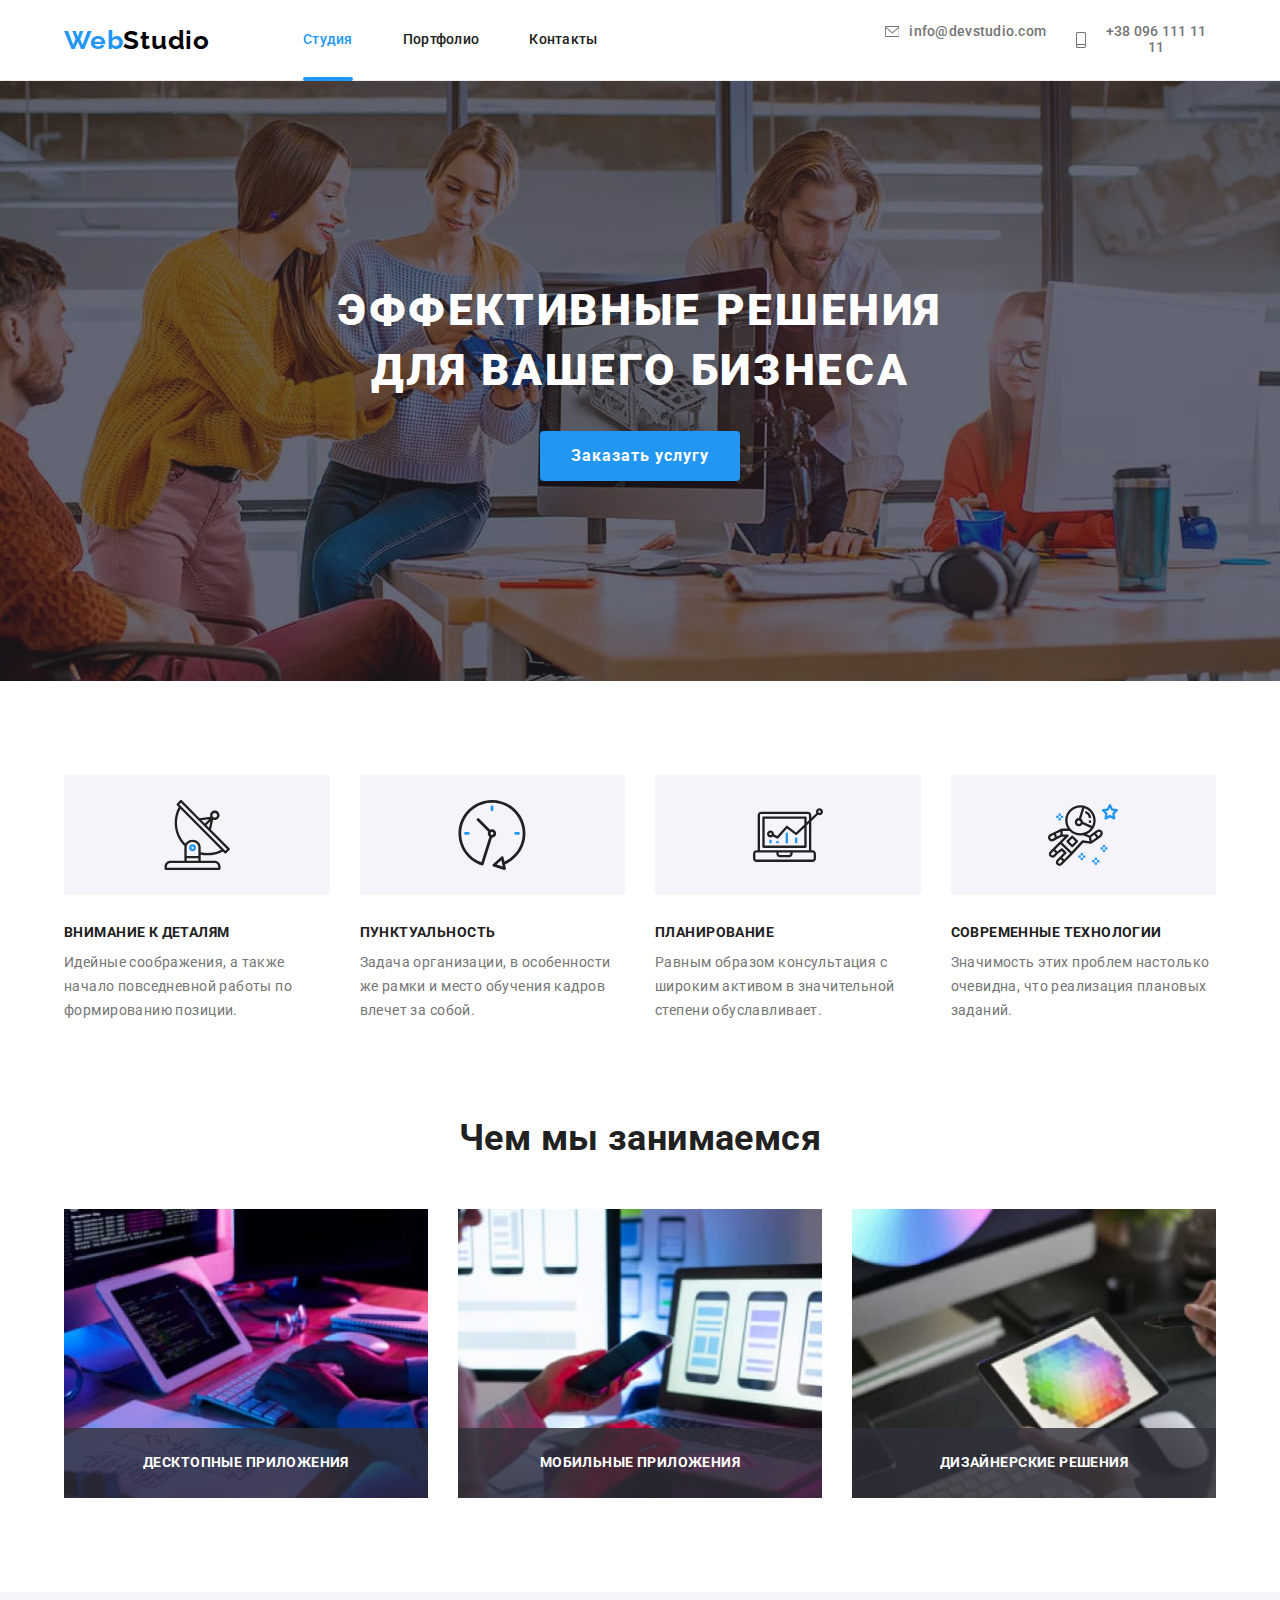
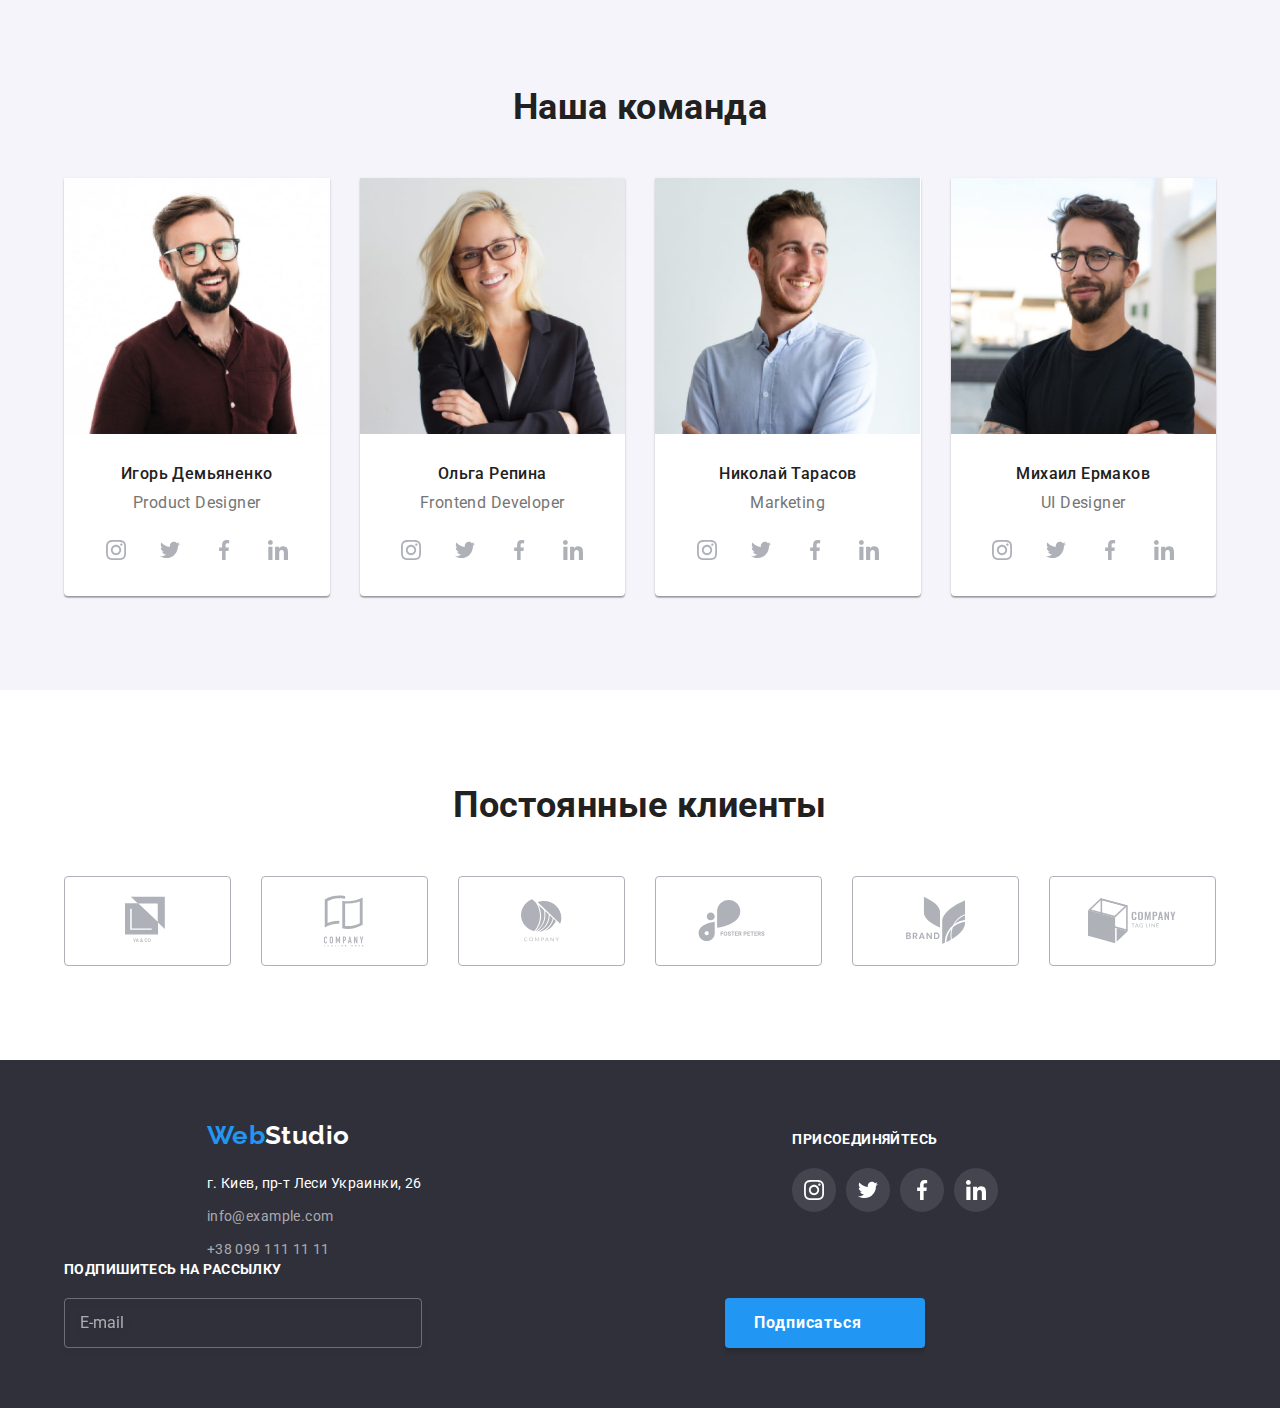
==== index.html @ cc3af953 "checking bugs" ====
<!DOCTYPE html>
<html lang="en">
    <head>
        <meta charset="UTF-8" />
        <meta name="viewport" content="width=device-width, initial-scale=1.0" />
        <title>Студия</title>
        <link
            href="https://fonts.googleapis.com/css2?family=Raleway:wght@700&family=Roboto:wght@400;500;700;900&display=swap" 
            rel="stylesheet"
        />
        <link rel="stylesheet" href="./css/main.min.css"/>
    </head>
    <body>
        <!--Header-->
        <header class="header">
            <div class="container flex flex--header">
                <a class="link logo logo--black" href="./index.html">
                    <span class="logo--accent">Web</span>Studio
                </a>
                <div class="menu-container" id="menu-container" data-menu>
                    <nav>
                        <ul class="list header-nav">
                            <li class="header-nav__item">
                                <a class="link header-nav__link header-nav__link--accent" href="./index.html">Студия</a>
                            </li>
                            <li class="header-nav__item">
                                <a class="link header-nav__link" href="./portfolio.html">Портфолио</a>
                            </li>
                            <li class="header-nav__item">
                                <a class="link header-nav__link" href="#">Контакты</a>
                            </li>
                        </ul>
                    </nav>
                    <ul class="list header-contacts">
                        <li class="header-contacts__item">
                            <a class="link header-contacts__link" href="mailto:info@devstudio.com">
                                <svg class="header-contacts__icon" width="16" height="12">
                                    <use href="./images/svg/sprite.svg#icon-envelope">
                                    </use>
                                </svg>
                                info@devstudio.com
                            </a>
                        </li>
                        <li class="header-contacts__item">
                            <a class="link header-contacts__link" href="tel:+380961111111">
                                <svg class="header-contacts__icon" width="10" height="16">
                                    <use href="./images/svg/sprite.svg#icon-smartphone">
                                    </use>
                                </svg>
                                +38 096 111 11 11
                            </a>
                        </li>
                    </ul>
                </div>
                <button
                    type="button"
                    class="button-menu"
                    aria-expanded="false"
                    aria-controls="menu-container"
                    data-menu-button
                >
                    <svg
                        width="40"
                        height="40"
                        aria-label="Переключатель мобильного меню"
                    >
                        <use
                            class="icon-burger"
                            href=""
                        ></use>
                        <use
                            class="icon-cross"
                            href=""
                        ></use>
                    </svg>   
                </button>     
            </div>
        </header>
        <main>
            <!--Section banner-->
            <section class="hero">
                <h1 class="hero__title">Эффективные решения для вашего бизнеса</h1>
                <button class="button-primary" data-modal-open>Заказать услугу</button>
            </section>
            <!--Advanteges-->
            <section class="feature">
                <div class="container">
                    <h2 class="visually-hidden">
                        Преимущества
                    </h2>
                    <ul class="list feature-list">
                        <li class="feature-list__item">
                            <div class="feature-list__thumb">
                                <svg class="feature-list__icon">
                                    <use href="./images/svg/sprite.svg#icon-antena"></use>
                                </svg>
                            </div>
                            <h3 class="feature-list__title">Внимание к деталям</h3>
                            <p class="feature-list__text">
                                Идейные соображения, а также начало повседневной работы по
                                формированию позиции.
                            </p>
                        </li>
                        <li class="feature-list__item">
                            <div class="feature-list__thumb">
                                <svg class="feature-list__icon">
                                    <use href="./images/svg/sprite.svg#icon-clock"></use>
                                </svg>
                            </div>
                            <h3 class="feature-list__title">Пунктуальность</h3>
                            <p class="feature-list__text">
                                Задача организации, в особенности же рамки и место обучения кадров
                                влечет за собой.
                            </p>
                        </li>
                        <li class="feature-list__item">
                            <div class="feature-list__thumb">
                                <svg class="feature-list__icon">
                                    <use href="./images/svg/sprite.svg#icon-diagram"></use>
                                </svg>
                            </div>
                            <h3 class="feature-list__title">Планирование</h3>
                            <p class="feature-list__text">
                                Равным образом консультация с широким активом в значительной
                                степени обуславливает.
                            </p>
                        </li>
                        <li class="feature-list__item">
                            <div class="feature-list__thumb">
                                <svg class="feature-list__icon">
                                    <use href="./images/svg/sprite.svg#icon-astronaut"></use>
                                </svg>
                            </div>
                            <h3 class="feature-list__title">Современные технологии</h3>
                            <p class="feature-list__text">
                                Значимость этих проблем настолько очевидна, что реализация
                                плановых заданий.
                            </p>
                        </li>
                    </ul>
                </div>
            </section>
            <!--Example projects-->
            <section class="section examples">
                <div class="container">
                    <h2 class="section__title">Чем мы занимаемся</h2>
                    <ul class="list examples-list">
                        <!--Desktop applications-->
                        <li class="examples-list__item">
                            <img
                                srcset="
                                    ./images/desktop/examples/desktopapp-370.jpg 1x,
                                    ./images/desktop/examples/desktopapp-370@2x.jpg 2x
                                "
                                src="./images/desktop/examples/desktopapp-370.jpg"
                                alt="Работа с планшетом"
                                width="370"
                            />
                            <div class="examples-list__thumb">
                                <h3 class="examples-list__text">Десктопные приложения</h3>
                            </div>
                        </li>
                        <!--Mobile applications-->
                        <li class="examples-list__item">
                            <img
                                srcset="
                                    ./images/desktop/examples/mobileapp-370.jpg 1x,
                                    ./images/desktop/examples/mobileapp-370@2x.jpg 2x
                                "
                                src="./images/desktop/examples/mobileapp-370.jpg"
                                alt="smartphone"
                                width="370"
                            />
                            <div class="examples-list__thumb">
                                <h3 class="examples-list__text">Мобильные приложения</h3>   
                            </div> 
                        </li>
                        <!-- <h3>Designer solutions</h3> -->
                        <li class="examples-list__item">
                            <img
                                srcset="
                                ./images/desktop/examples/designerdes-370.jpg 1x,
                                ./images/desktop/examples/designerdes-370@2x.jpg 2x
                                "
                                src="./images/desktop/examples/designerdes-370.jpg"
                                alt="Tablet"
                                width="370"
                            />
                            <div class="examples-list__thumb">
                                <h3 class="examples-list__text">Дизайнерские решения</h3>
                            </div>
                        </li>
                    </ul>
                </div>
            </section>
            <!--Our team-->
            <section class="section section--gray">
                <div class="container">
                    <h2 class="section__title">Наша команда</h2>
                    <ul class="list team-list">
                        <!--First employer-->
                        <li class="team-list__item">
                            <picture>
                                <source
                                    srcset="
                                        ./images/desktop/our-team/igor-dem-270.jpg 1x,
                                        ./images/desktop/our-team/igor-dem-270@2x.jpg 2x
                                    "
                                    media="(min-width: 1200px)"
                                />
                                <source
                                    srcset="
                                        ./images/tablet/our-team/igor-dem-354.jpg 1x,
                                        ./images/tablet/our-team/igor-dem-354@2x.jpg 2x
                                    "
                                    media="(min-width: 768px)"
                                />
                                <source
                                    srcset="
                                        ./images/mobile/our-team/igor-dem-450.jpg 1x,
                                        ./images/mobile/our-team/igor-dem-450@2x.jpg 2x
                                    "
                                    media="(max-width: 767px)"
                                />
                                <img
                                    src="./images/team1.jpg"
                                    alt="Igor Demiyanenko"
                                />
                            </picture>
                            <h3 class="team-list__title">Игорь Демьяненко</h3>
                            <p class="team-list__text">Product Designer</p>
                            <ul class="list network-list network-list--centered">
                                <li class="network-list__item">
                                    <a href="#" class="link network-list__link" aria-label="Instagram">
                                        <svg class="network-list__icon">
                                            <use href="./images/svg/sprite.svg#icon-instagram"></use>
                                        </svg>
                                    </a>
                                </li>
                                <li class="network-list__item">
                                    <a href="#" class="link network-list__link" aria-label="Twitter">
                                        <svg class="network-list__icon">
                                            <use href="./images/svg/sprite.svg#icon-twitter"></use>
                                        </svg>
                                    </a>
                                </li>
                                <li class="network-list__item">
                                    <a href="#" class="link network-list__link" aria-label="Facebook">
                                        <svg class="network-list__icon">
                                            <use href="./images/svg/sprite.svg#icon-facebook"></use>
                                        </svg>
                                    </a>
                                </li>
                                <li class="network-list__item">
                                    <a href="#" class="link network-list__link" aria-label="Linkedin">
                                        <svg class="network-list__icon">
                                            <use href="./images/svg/sprite.svg#icon-linkedin"></use>
                                        </svg>
                                    </a>
                                </li>
                            </ul>
                        </li>
                        <!--Second employer-->
                        <li class="team-list__item">
                            <picture>
                                <source
                                    srcset="
                                        ./images/desktop/our-team/olg-rep-270.jpg 1x,
                                        ./images/desktop/our-team/olg-rep-270@2x.jpg 2x
                                    "
                                    media="(min-width: 1200px)"
                                />
                                <source
                                    srcset="
                                        ./images/tablet/our-team/olg-rep-354.jpg 1x,
                                        ./images/tablet/our-team/olg-rep-354@2x.jpg 2x
                                    "
                                    media="(min-width: 768px)"
                                />
                                <source
                                    srcset="
                                        ./images/mobile/our-team/olg-rep-450.jpg 1x,
                                        ./images/mobile/our-team/olg-rep-450@2x.jpg 2x
                                    "
                                    media="(max-width: 767px)"
                                />
                                <img
                                    src="./images/team2.jpg"
                                    alt="Olga Repina"
                                />
                            </picture>
                            <h3 class="team-list__title">Ольга Репина</h3>
                            <p class="team-list__text">Frontend Developer</p>
                            <ul class="list network-list">
                                <li class="network-list__item">
                                    <a href="#" class="link network-list__link" aria-label="Instagram">
                                        <svg class="network-list__icon">
                                            <use href="./images/svg/sprite.svg#icon-instagram"></use>
                                        </svg>
                                    </a>
                                </li>
                                <li class="network-list__item">
                                    <a href="#" class="link network-list__link" aria-label="Twitter">
                                        <svg class="network-list__icon">
                                            <use href="./images/svg/sprite.svg#icon-twitter"></use>
                                        </svg>
                                    </a>
                                </li>
                                <li class="network-list__item">
                                    <a href="#" class="link network-list__link" aria-label="Facebook">
                                        <svg class="network-list__icon">
                                            <use href="./images/svg/sprite.svg#icon-facebook"></use>
                                        </svg>
                                    </a>
                                </li>
                                <li class="network-list__item">
                                    <a href="#" class="link network-list__link" aria-label="Linkedin">
                                        <svg class="network-list__icon">
                                            <use href="./images/svg/sprite.svg#icon-linkedin"></use>
                                        </svg>
                                    </a>
                                </li>
                            </ul>
                        </li>
                        <!--Third employer-->
                        <li class="team-list__item">
                            <picture>
                                <source
                                    srcset="
                                        ./images/desktop/our-team/nik-taras-270.jpg 1x,
                                        ./images/desktop/our-team/nik-taras-270@2x.jpg 2x
                                    "
                                    media="(min-width: 1200px)"
                                />
                                <source
                                    srcset="
                                        ./images/tablet/our-team/nik-taras-354.jpg 1x,
                                        ./images/tablet/our-team/nik-taras-354@2x.jpg 2x
                                    "
                                    media="(min-width: 768px)"
                                />
                                <source
                                    srcset="
                                        ./images/mobile/our-team/nik-taras-450.jpg 1x,
                                        ./images/mobile/our-team/nik-taras-450@2x.jpg 2x
                                    "
                                    media="(max-width: 767px)"
                                />
                                <img
                                    src="./images/team3.jpg"
                                    alt="Nikolaj Tarasov"
                                />
                            </picture>
                            <h3 class="team-list__title">Николай Тарасов</h3>
                            <p class="team-list__text">Marketing</p>
                            <ul class="list network-list">
                                <li class="network-list__item">
                                    <a href="#" class="link network-list__link" aria-label="Instagram">
                                        <svg class="network-list__icon">
                                            <use href="./images/svg/sprite.svg#icon-instagram"></use>
                                        </svg>
                                    </a>
                                </li>
                                <li class="network-list__item">
                                    <a href="#" class="link network-list__link" aria-label="Twitter">
                                        <svg class="network-list__icon">
                                            <use href="./images/svg/sprite.svg#icon-twitter"></use>
                                        </svg>
                                    </a>
                                </li>
                                <li class="network-list__item">
                                    <a href="#" class="link network-list__link" aria-label="Facebook">
                                        <svg class="network-list__icon">
                                            <use href="./images/svg/sprite.svg#icon-facebook"></use>
                                        </svg>
                                    </a>
                                </li>
                                <li class="network-list__item">
                                    <a href="#" class="link network-list__link" aria-label="Linkedin">
                                        <svg class="network-list__icon">
                                            <use href="./images/svg/sprite.svg#icon-linkedin"></use>
                                        </svg>
                                    </a>
                                </li>
                            </ul>
                        </li>
                        <!--Fourth employer-->
                        <li class="team-list__item">
                            <picture>
                                <source
                                    srcset="
                                        ./images/desktop/our-team/mich-ermak-270.jpg 1x,
                                        ./images/desktop/our-team/mich-ermak-270@2x.jpg 2x
                                    "
                                    media="(min-width: 1200px)"
                                />
                                <source
                                    srcset="
                                        ./images/tablet/our-team/mich-ermak-354.jpg 1x,
                                        ./images/tablet/our-team/mich-ermak-354@2x.jpg 2x
                                    "
                                    media="(min-width: 768px)"
                                />
                                <source
                                    srcset="
                                        ./images/mobile/our-team/mich-ermak-450.jpg 1x,
                                        ./images/mobile/our-team/mich-ermak-450@2x.jpg 2x
                                    "
                                    media="(max-width: 767px)"
                                />
                                <img
                                    src="./images/team4.jpg"
                                    alt="Mihail Ermakov"
                                />
                            </picture>
                            <h3 class="team-list__title">Михаил Ермаков</h3>
                            <p class="team-list__text">UI Designer</p>
                            <ul class="list network-list">
                                <li class="network-list__item">
                                    <a href="#" class="link network-list__link" aria-label="Instagram">
                                        <svg class="network-list__icon">
                                            <use href="./images/svg/sprite.svg#icon-instagram"></use>
                                        </svg>
                                    </a>
                                </li>
                                <li class="network-list__item">
                                    <a href="#" class="link network-list__link" aria-label="Twitter">
                                        <svg class="network-list__icon">
                                            <use href="./images/svg/sprite.svg#icon-twitter"></use>
                                        </svg>
                                    </a>
                                </li>
                                <li class="network-list__item">
                                    <a href="#" class="link network-list__link" aria-label="Facebook">
                                        <svg class="network-list__icon">
                                            <use href="./images/svg/sprite.svg#icon-facebook"></use>
                                        </svg>
                                    </a>
                                </li>
                                <li class="network-list__item">
                                    <a href="#" class="link network-list__link" aria-label="Linkedin">
                                        <svg class="network-list__icon">
                                            <use href="./images/svg/sprite.svg#icon-linkedin"></use>
                                        </svg>
                                    </a>
                                </li>
                            </ul>
                        </li>
                    </ul>
                </div>
            </section>
            <!--Clients list-->
            <section class="section">
                <div class="container">
                    <h2 class="section__title">Постоянные клиенты</h2>
                    <ul class="list clients-list">
                        <li class="clients-list__item">
                            <a href="#" class="link clients-list__link">
                                <svg width="44" height="50">
                                    <use href="./images/svg/sprite.svg#icon-logo"></use>
                                </svg>
                            </a>
                        </li>
                        <li class="clients-list__item">
                            <a href="#" class="link clients-list__link">
                                <svg width="40" height="52">
                                    <use href="./images/svg/sprite.svg#icon-logo-2"></use>
                                </svg>
                            </a>
                        </li>
                        <li class="clients-list__item">
                            <a href="#" class="link clients-list__link">
                                <svg width="41" height="43">
                                    <use href="./images/svg/sprite.svg#icon-logo-3"></use>
                                </svg>
                            </a>
                        </li>
                        <li class="clients-list__item">
                            <a href="#" class="link clients-list__link">
                                <svg width="80" height="42">
                                    <use href="./images/svg/sprite.svg#icon-logo-4"></use>
                                </svg>
                            </a>
                        </li>
                        <li class="clients-list__item">
                            <a href="#" class="link clients-list__link">
                                <svg width="59" height="47">
                                    <use href="./images/svg/sprite.svg#icon-logo-5"></use>
                                </svg>
                            </a>
                        </li>
                        <li class="clients-list__item">
                            <a href="#" class="link clients-list__link">
                                <svg width="88" height="46">
                                    <use href="./images/svg/sprite.svg#icon-logo-6"></use>
                                </svg>
                            </a>
                        </li>
                    </ul>
                </div>
            </section>
        </main>
        <!--Footer-->
        <footer class="footer">
            <div class="container flex flex--desktop">
                <div class="flex-tablet">
                    <div class="footer-address">
                        <a class="link logo logo--white" href="./index.html">
                            <span class="logo--accent">Web</span>Studio
                        </a>
                        <address class="footer-contacts">
                            <p class="footer-contacts__text">г. Киев, пр-т Леси Украинки, 26</p>
                            <a class="link footer-contacts__link" href="mailto:info@example.com">
                                info@example.com
                            </a>
                            <a class="link footer-contacts__link" href="tel:+380991111111">+38 099 111 11 11</a>
                        </address>
                    </div>
                    <div class="footer-networks">
                        <strong class="footer-networks__text">присоединяйтесь</strong>
                        <ul class="list network-list">
                            <li class="network-list__item">
                                <a href="#" class="link network-list__link network-list__link--dark" aria-label="Instagram">
                                    <svg class="network-list__icon">
                                        <use href="./images/svg/sprite.svg#icon-instagram"></use>
                                    </svg>
                                </a>
                            </li>
                            <li class="network-list__item">
                                <a href="#" class="link network-list__link network-list__link--dark" aria-label="Twitter">
                                    <svg class="network-list__icon">
                                        <use href="./images/svg/sprite.svg#icon-twitter"></use>
                                    </svg>
                                </a>
                            </li>
                            <li class="network-list__item">
                                <a href="#" class="link network-list__link network-list__link--dark" aria-label="Facebook">
                                    <svg class="network-list__icon">
                                        <use href="./images/svg/sprite.svg#icon-facebook"></use>
                                    </svg>
                                </a>
                            </li>
                            <li class="network-list__item">
                                <a href="#" class="link network-list__link network-list__link--dark" aria-label="Linkedin">
                                    <svg class="network-list__icon">
                                        <use href="./images/svg/sprite.svg#icon-linkedin"></use>
                                    </svg>
                                </a>
                            </li>
                        </ul>
                    </div>
                </div>
                <form class="flex footer-subscribe" autocomplete="off">
                    <label class="footer-subscribe__label">
                            Подпишитесь на рассылку
                        <input
                            type="email"
                            name="e-mail"
                            class="footer-subscribe__input"
                            placeholder="E-mail"
                        />
                    </label>
                    <button type="submit" class="button-primary button-primary--flex button-primary--centered">
                        Подписаться
                        <svg class="footer-subscribe__icon" width="24" height="24">
                            <use href="./images/svg/sprite.svg#icon-subscribe"></use>
                        </svg>
                    </button>
                </form>
            </div>
        </footer>
        <div class="backdrop backdrop--hidden" data-modal>
            <div class="modal">
                <button type="button" class="button-close" data-modal-close>
                    <svg width="11" height="11">
                        <use href="./images/svg/sprite.svg#icon-close-modal"></use>
                    </svg>
                </button>
                <strong class="modal__text">Оставьте свои данные, мы вам перезвоним</strong>
                <form class="form-data" autocomplete="off">
                    <div class="form-data__field">
                        <label for="modal-name" class="form-data__label">Имя</label>
                        <div class="form-data__block">
                            <input
                                type="text"
                                class="form-data__input"
                                name="name"
                                id="modal-name"
                                autofocus
                            />
                            <svg class="form-data__icon">
                                <use href=".images/svg/sprite.svg#icon-modalform-name"></use>
                            </svg>
                        </div>
                    </div>
                    <div class="form-data__field">
                        <label for="modal-tel" class="form-data__label">Телефон</label>
                        <div class="form-data__block">
                            <input type="tel" class="form-data__input" name="tel" id="modal-tel"/>
                            <svg class="form-data__icon">
                                <use href="./images/svg/sprite.svg#icon-modalform-tel"></use>
                            </svg>
                        </div>
                    </div>
                    <div class="form-data__field">
                        <label for="modal-email" class="form-data__label">Почта</label>
                        <div class="form-data__block">
                            <input
                                type="email"
                                class="form-data__input"
                                name="e-mail"
                                id="modal-email"
                            />
                            <svg class="form-data__icon">
                                <use href="./images/svg/sprite.svg#icon-modalform-email"></use>
                            </svg>
                        </div>
                    </div>
                    <div class="form-data__field">
                        <label for="modal-comment" class="form-data__label">Комментарий</label>
                        <textarea
                            class="form-data__input form-data__input--comment"
                            name="comment"
                            id="modal-comment"
                            rows="6"
                            placeholder="Введите текст"
                        >
                        </textarea>
                    </div>
                    <div class="form-data__policy">
                        <label class="form-data__policy-label">
                            <input 
                                type="checkbox"
                                name="policy"
                                class="form-data__checkbox visually-hidden"
                                checked
                            />
                            <span class="form-data__checkbox-custom"></span>                           
                            Соглашаюсь с рассылкой и принимаю
                            <a href="#" class="form-data__policy-label--accent">Условия договора</a>
                        </label>
                    </div>
                    <button type="submit" class="button-primary button-primary--modal--centered">Отправить</button>
                </form>
            </div>
        </div>
        <script src="./js/modal.js"></script>
        <script src="./js/burger.js"></script>
    </body>
</html>
---- css/main.min.css ----
/*! modern-normalize v1.0.0 | MIT License | https://github.com/sindresorhus/modern-normalize */*,*::before,*::after{box-sizing:border-box}:root{-moz-tab-size:4;tab-size:4}html{line-height:1.15;-webkit-text-size-adjust:100%}body{margin:0}body{font-family:system-ui,-apple-system,"Segoe UI",Roboto,Helvetica,Arial,sans-serif,"Apple Color Emoji","Segoe UI Emoji"}hr{height:0;color:inherit}abbr[title]{text-decoration:underline dotted}b,strong{font-weight:bolder}code,kbd,samp,pre{font-family:ui-monospace, SFMono-Regular, Consolas, 'Liberation Mono', Menlo, monospace;font-size:1em}small{font-size:80%}sub,sup{font-size:75%;line-height:0;position:relative;vertical-align:baseline}sub{bottom:-0.25em}sup{top:-0.5em}table{text-indent:0;border-color:inherit}button,input,optgroup,select,textarea{font-family:inherit;font-size:100%;line-height:1.15;margin:0}button,select{text-transform:none}button,[type='button'],[type='reset'],[type='submit']{-webkit-appearance:button}::-moz-focus-inner{border-style:none;padding:0}:-moz-focusring{outline:1px dotted ButtonText}:-moz-ui-invalid{box-shadow:none}legend{padding:0}progress{vertical-align:baseline}::-webkit-inner-spin-button,::-webkit-outer-spin-button{height:auto}[type='search']{-webkit-appearance:textfield;outline-offset:-2px}::-webkit-search-decoration{-webkit-appearance:none}::-webkit-file-upload-button{-webkit-appearance:button;font:inherit}summary{display:list-item}body{background-color:#fff;color:#212121;font-family:"Roboto",sans-serif;font-size:14px;line-height:1.71;font-weight:400;letter-spacing:0.03em}img,svg{display:block;max-width:100%;height:auto}.link{text-decoration:none}.list{padding:0;margin:0;list-style:none}.visually-hidden{position:absolute;width:1px;height:1px;margin:-1px;border:0;padding:0;clip:rect(0 0 0 0);overflow:hidden}.container{width:100%;padding:0px 15px;margin:0px auto}@media (min-width: 480px){.container{width:462px}}@media (min-width: 768px){.container{width:750px}}@media (min-width: 1200px){.container{width:1182px}}.logo{font-family:"Raleway",sans-serif;font-size:24px;line-height:1.17;font-weight:700}@media (min-width: 1200px){.logo{font-size:26px;line-height:1.19;font-weight:700}}.logo--black{color:#000000;letter-spacing:0.03em}.logo--accent{color:#2196f3}.logo--white{color:#fff}.header{position:relative;font-size:18px;line-height:1.17;font-weight:500;letter-spacing:0.02em;border-bottom:1px solid #ececec}@media (min-width: 768px){.header{font-size:inherit;line-height:1.14;font-weight:500}}@media screen and (max-width: 767px){.header{padding:10px 0}}.flex--header{display:flex;justify-content:space-between;align-items:center}@media (max-width: 767px){.header-nav{margin-bottom:60px}}@media (min-width: 768px){.header-nav{display:flex;justify-content:flex-start;align-items:center}}@media (min-width: 768px) and (max-width: 1199px){.header-nav{margin-left:70px;margin-right:67px}}@media (min-width: 1200px){.header-nav{margin-left:93px;margin-right:287px}}@media (max-width: 767px){.header-nav__item:not(:last-child){margin-bottom:40px}}@media (min-width: 768px){.header-nav__item:not(:last-child){margin-right:50px}}.header-nav__link{position:relative;display:inline-block;padding:8px 0;color:inherit;transition:color 250ms cubic-bezier(0.4, 0, 0.2, 1)}.header-nav__link:hover,.header-nav__link:focus{color:#2196f3}@media (min-width: 768px){.header-nav__link{padding:32px 0}}.header-nav__link--accent{color:#2196f3}.header-nav__link--accent::after{position:absolute;bottom:-1px;left:0;content:"";width:100%;height:4px;background-color:#2196f3;border-radius:2px}@media screen and (min-width: 768px) and (max-width: 1199px){.header-contacts{font-size:12px;line-height:1.17;font-weight:500;text-align:left}}@media (min-width: 1200px){.header-contacts{display:flex;justify-content:flex-start;align-items:stretch}}@media (max-width: 767px){.header-contacts__item:not(:last-child){margin-bottom:16px}}@media (min-width: 1200px){.header-contacts__item:not(:last-child){margin-right:30px}}.header-contacts__link{display:inline-flex;align-items:center;padding-top:5px;padding-bottom:5px;color:#757575;transition:color 250ms cubic-bezier(0.4, 0, 0.2, 1),fill 250ms cubic-bezier(0.4, 0, 0.2, 1)}.header-contacts__link:hover,.header-contacts__link:focus{color:#2196f3;fill:#2196f3}.header-contacts__icon{margin-right:10px;fill:currentColor}.button-menu{display:inline-flex;padding:0;border:none;background-color:transparent;cursor:pointer;fill:#000000;transition:fill 250ms cubic-bezier(0.4, 0, 0.2, 1)}.button-menu:hover,.button-menu:focus{fill:#2196f3}@media (min-width: 768px){.button-menu{display:none}}.icon-cross{display:none}.button-menu.is-open .icon-cross{display:block}.button-menu.is-open .icon-burger{display:none}.menu-container{background-color:#fff;text-align:center}@media (max-width: 767px){.menu-container{display:none;position:absolute;z-index:2;top:100%;left:0;width:100%;padding:60px 0}.menu-container.is-open{display:block}}@media (min-width: 768px){.menu-container{display:flex;justify-content:space-between;align-items:center}}.hero{display:flex;justify-content:center;align-items:center;flex-direction:column;max-width:1600px;height:400px;margin:0 auto;background-color:#c4c4c4;background-image:linear-gradient(to right, rgba(47,48,58,0.4), rgba(47,48,58,0.4)),url("../images/mobile/bg-hero-480.jpg");background-repeat:no-repeat;background-size:cover;background-position:center;text-align:center}@media screen and (min-device-pixel-ratio: 2), screen and (-webkit-min-device-pixel-ratio: 2), screen and (-o-min-device-pixel-ratio: 2 / 1), screen and (min-resolution: 192dpi), screen and (min-resolution: 2dppx){.hero{background-image:linear-gradient(to right, rgba(47,48,58,0.4), rgba(47,48,58,0.4)),url("../images/mobile/bg-hero-480@2x.jpg")}}@media (min-width: 768px){.hero{background-image:linear-gradient(to right, rgba(47,48,58,0.4), rgba(47,48,58,0.4)),url("../images/tablet/bg-hero-768.jpg")}}@media screen and (min-width: 768px) and (min-device-pixel-ratio: 2), screen and (min-width: 768px) and (-webkit-min-device-pixel-ratio: 2), screen and (min-width: 768px) and (-o-min-device-pixel-ratio: 2 / 1), screen and (min-width: 768px) and (min-resolution: 192dpi), screen and (min-width: 768px) and (min-resolution: 2dppx){.hero{background-image:linear-gradient(to right, rgba(47,48,58,0.4), rgba(47,48,58,0.4)),url("../images/tablet/bg-hero-768@2x.jpg")}}@media (min-width: 1200px){.hero{height:600px;background-image:linear-gradient(to right, rgba(47,48,58,0.4), rgba(47,48,58,0.4)),url("../images/desktop/bg-hero-1600.jpg")}}@media screen and (min-width: 1200px) and (min-device-pixel-ratio: 2), screen and (min-width: 1200px) and (-webkit-min-device-pixel-ratio: 2), screen and (min-width: 1200px) and (-o-min-device-pixel-ratio: 2 / 1), screen and (min-width: 1200px) and (min-resolution: 192dpi), screen and (min-width: 1200px) and (min-resolution: 2dppx){.hero{background-image:linear-gradient(to right, rgba(47,48,58,0.4), rgba(47,48,58,0.4)),url("../images/desktop/bg-hero-1600@2x.jpg")}}.hero__title{margin-top:0;margin-bottom:30px;max-width:360px;font-size:26px;line-height:1.62;font-weight:900;letter-spacing:0.06em;text-align:center;text-transform:uppercase;color:#fff}@media (min-width: 1200px){.hero__title{max-width:696px;font-size:44px;line-height:1.36;font-weight:900}}.button-primary{display:block;min-width:200px;padding:10px 0;border:none;border-radius:4px;box-shadow:0px 4px 4px rgba(0,0,0,0.15);cursor:pointer;color:#fff;background-color:#2196f3;font-size:16px;line-height:1.87;font-weight:700;text-align:center;letter-spacing:0.06em;transition:background-color 250ms cubic-bezier(0.4, 0, 0.2, 1)}.button-primary:hover,.button-primary:focus{background-color:#188ce8}.button-primary--flex{display:flex;justify-content:center;align-items:center;align-self:flex-end}.button-primary--centered{margin:0 auto}.feature{padding-top:60px;padding-bottom:60px}@media (min-width: 1200px){.feature{padding-top:94px;padding-bottom:0}}@media (min-width: 768px){.feature-list{display:flex;flex-wrap:wrap}}@media screen and (max-width: 767px){.feature-list__item:not(:last-child){margin-bottom:30px}}@media screen and (min-width: 768px) and (max-width: 1199px){.feature-list__item{flex-basis:calc((100% - 1 * 30px) / 2)}.feature-list__item:nth-child(odd){margin-right:30px}.feature-list__item:nth-last-child(n+3){margin-bottom:30px}}@media (min-width: 1200px){.feature-list__item{flex-basis:calc((100% - 3 * 30px) / 4)}.feature-list__item:not(:last-child){margin-right:30px}}.feature-list__thumb{display:flex;justify-content:center;align-items:center;margin-bottom:30px;height:120px;background-color:#f5f4fa;border-radius:4px}.feature-list__icon{width:70px;height:70px}.feature-list__title{margin-top:0;margin-bottom:10px;font-size:14px;line-height:1.14;font-weight:700;text-transform:uppercase}@media screen and (max-width: 767px){.feature-list__title{text-align:center}}.feature-list__text{margin-top:0;margin-bottom:0;color:#757575}.section{padding-top:60px;padding-bottom:60px}@media (min-width: 1200px){.section{padding-top:94px;padding-bottom:94px}}.section__title{margin-top:0;margin-bottom:30px;text-align:center;font-size:28px;line-height:1.18;font-weight:700}@media (min-width: 1200px){.section__title{margin-bottom:50px;font-size:36px;line-height:1.17;font-weight:700}}.section--gray{background-color:#f5f4fa;text-align:center}@media screen and (max-width: 1199px){.examples{display:none}}.examples-list{display:flex;justify-content:flex-start;align-items:stretch}.examples-list__item{position:relative;flex-basis:calc((100% - 2 * 30px) / 3)}.examples-list__item:not(:last-child){margin-right:30px}.examples-list__thumb{position:absolute;left:0;bottom:0;display:flex;justify-content:center;align-items:center;width:100%;height:70px;background-color:rgba(47,48,58,0.8)}.examples-list__text{margin:0;font-size:14px;line-height:1.14;font-weight:700;text-align:center;text-transform:uppercase;color:#fff}@media (min-width: 768px){.team-list{display:flex;flex-wrap:wrap}}.team-list__item{padding-bottom:24px;border-radius:0px 0px 4px 4px;box-shadow:0px 1px 3px rgba(0,0,0,0.12),0px 1px 1px rgba(0,0,0,0.14),0px 2px 1px rgba(0,0,0,0.2);background-color:#fff}@media screen and (max-width: 767px){.team-list__item:not(:last-child){margin-bottom:30px}}@media screen and (min-width: 768px) and (max-width: 1199px){.team-list__item{flex-basis:calc((100% - 1 * 30px) / 2)}.team-list__item:nth-child(odd){margin-right:30px}.team-list__item:nth-last-child(n+3){margin-bottom:30px}}@media (min-width: 1200px){.team-list__item{flex-basis:calc((100% - 3 * 30px) / 4)}.team-list__item:not(:last-child){margin-right:30px}}.team-list__title{margin-top:30px;margin-bottom:10px;font-size:16px;line-height:1.19;font-weight:500}.team-list__text{margin-top:0;margin-bottom:16px;font-size:16px;line-height:1.19;font-weight:400;color:#757575}.network-list{display:flex;justify-content:center;align-items:center}.network-list__item:not(:last-child){margin-right:10px}.network-list__link{display:flex;justify-content:center;align-items:center;width:44px;height:44px;border-radius:50%;fill:#afb1b8;transition:background-color 250ms cubic-bezier(0.4, 0, 0.2, 1),fill 250ms cubic-bezier(0.4, 0, 0.2, 1)}.network-list__link:hover,.network-list__link:focus{background-color:#2196f3;fill:#fff}.network-list__icon{width:20px;height:20px}.network-list__link--dark{background-color:rgba(255,255,255,0.1);fill:#fff}.clients-list{display:flex;justify-content:flex-start;align-items:stretch;flex-wrap:wrap}@media screen and (max-width: 767px){.clients-list__item{flex-basis:calc((100% - 1 * 30px) / 2)}.clients-list__item:nth-child(odd){margin-right:30px}.clients-list__item:nth-last-child(n+3){margin-bottom:30px}}@media screen and (min-width: 768px) and (max-width: 1199px){.clients-list__item{flex-basis:calc((100% - 2 * 30px) / 3)}.clients-list__item:not(:nth-child(3n)){margin-right:30px}.clients-list__item:nth-last-child(n+4){margin-bottom:30px}}@media (min-width: 1200px){.clients-list__item{flex-basis:calc((100% - 5 * 30px) / 6)}.clients-list__item:not(:last-child){margin-right:30px}}.clients-list__link{display:flex;justify-content:center;align-items:center;height:90px;border:1px solid #afb1b8;border-radius:4px;fill:#afb1b8;transition:border-color 250ms cubic-bezier(0.4, 0, 0.2, 1),fill 250ms cubic-bezier(0.4, 0, 0.2, 1)}.clients-list__link:hover,.clients-list__link:focus{border-color:#2196f3;fill:#2196f3}.footer{padding-top:60px;padding-bottom:60px;background-color:#2f303a}@media screen and (max-width: 1199px){.footer{text-align:center}}@media (min-width: 768px){.flex-tablet{display:flex;justify-content:space-around;align-items:baseline}}@media (min-width: 1200px){.flex-desktop{display:flex;justify-content:flex-start;align-items:baseline}}@media (min-width: 1200px){.footer-address{width:270px;margin-right:30px}}.footer-contacts{margin-top:20px;font-style:normal}@media screen and (max-width: 1199px){.footer-contacts{margin-bottom:60px}}.footer-contacts__text{margin:0;color:#fff}.footer-contacts__link{display:block;margin-top:9px;color:rgba(255,255,255,0.6);transition:color 250ms cubic-bezier(0.4, 0, 0.2, 1)}.footer-contacts__link:hover,.footer-contacts__link:focus{color:#2196f3}@media screen and (max-width: 767px){.footer-networks{margin-bottom:60px}}@media (min-width: 1200px){.footer-networks{margin-right:75px}}.footer-subscribe__label,.footer-networks__text{display:block;font-size:14px;line-height:1.14;font-weight:700;text-transform:uppercase;color:#fff}@media screen and (max-width: 1199px){.footer-subscribe__label,.footer-networks__text{margin-bottom:20px}}.footer-networks__text{margin-bottom:20px}@media (min-width: 1200px){.footer-subscribe{display:flex}}.footer-subscribe__input{display:block;width:100%;height:50px;margin-top:20px;padding:15px;color:#fff;background-color:inherit;border:1px solid rgba(255,255,255,0.3);filter:drop-shadow(0px 4px 4px rgba(0,0,0,0.15));border-radius:4px}.footer-subscribe__input::placeholder{font-size:16px;line-height:1.25;font-weight:400;color:rgba(255,255,255,0.6)}@media (min-width: 480px){.footer-subscribe__input{width:450px}}@media screen and (max-width: 1199px){.footer-subscribe__input{margin-left:auto;margin-right:auto;margin-bottom:12px}}@media (min-width: 1200px){.footer-subscribe__input{width:358px;margin-right:12px}}.footer-subscribe__icon{margin-left:10px;fill:#fff}.backdrop{position:fixed;top:0;left:0;width:100%;height:100%;padding:94px 15px;background-color:rgba(0,0,0,0.2);overflow-y:scroll;opacity:1;transition:opacity 250ms cubic-bezier(0.4, 0, 0.2, 1)}.backdrop--hidden{opacity:0;pointer-events:none}.backdrop--hidden .modal{transform:scale(1.3)}@media (min-width: 768px){.backdrop--hidden .modal{transform:translate(-50%, -50%) scale(1.3)}}.modal{width:100%;padding:40px;margin:0 auto;background-color:#fff;border-radius:4px;transform:scale(1);transition:transform 250ms cubic-bezier(0.4, 0, 0.2, 1)}@media (min-width: 480px){.modal{max-width:450px}}@media (min-width: 768px){.modal{position:absolute;top:50%;left:50%;transform:translate(-50%, -50%) scale(1)}}@media (min-width: 1200px){.modal{max-width:528px}}.button-close{position:absolute;top:8px;right:8px;display:flex;justify-content:center;align-items:center;padding:0;width:30px;height:30px;border:1px solid rgba(0,0,0,0.1);border-radius:50%;background-color:#fff;cursor:pointer;fill:#000000;transition:fill 250ms cubic-bezier(0.4, 0, 0.2, 1)}.button-close:hover,.button-close:focus{fill:#2196f3}.modal__text{display:block;margin-bottom:12px;font-size:20px;line-height:1.5;font-weight:700;text-align:center}@media (min-width: 1200px){.modal__text{line-height:1.15}}.form-data__field{display:flex;flex-direction:column;margin-bottom:10px}.form-data__label{margin-bottom:4px;font-size:12px;line-height:1.17;font-weight:400;letter-spacing:0.01em;color:#757575}.form-data__block{position:relative}.form-data__input{width:100%;margin:0;padding:11px;padding-left:42px;outline:none;border:1px solid rgba(33,33,33,0.2);border-radius:4px;transition:border-color 250ms cubic-bezier(0.4, 0, 0.2, 1)}.form-data__input:focus{border-color:#2196f3}.form-data__icon{position:absolute;top:50%;left:12px;width:18px;height:18px;fill:currentColor;transform:translateY(-50%);transition:fill 250ms cubic-bezier(0.4, 0, 0.2, 1)}.form-data__input:focus+.form-data__icon{fill:#2196f3}.form-data__input--comment{padding:12px 16px;resize:none}.form-data__input--comment::placeholder{font-size:12px;line-height:1.17;font-weight:400;letter-spacing:0.01em;color:rgba(117,117,117,0.5)}.form-data__policy{margin-top:20px;margin-bottom:30px;text-align:center;font-size:12px;line-height:1.17;font-weight:400;color:#757575}@media (min-width: 1200px){.form-data__policy{font-size:inherit;line-height:inherit;font-weight:400}}.form-data__policy-label--accent{color:#2196f3}.form-data__checkbox-custom{display:inline-block;margin-right:8px;vertical-align:text-top;width:16px;height:15px;border:2px solid #000000;border-radius:2px;box-shadow:0px 4px 4px rgba(0,0,0,0.25)}.form-data__checkbox:checked ~ .form-data__checkbox-custom{background-color:#2196f3;background-image:url(../images/svg/checkbox.svg);border-color:transparent;background-origin:border-box;box-shadow:none}
/*# sourceMappingURL=main.min.css.map */
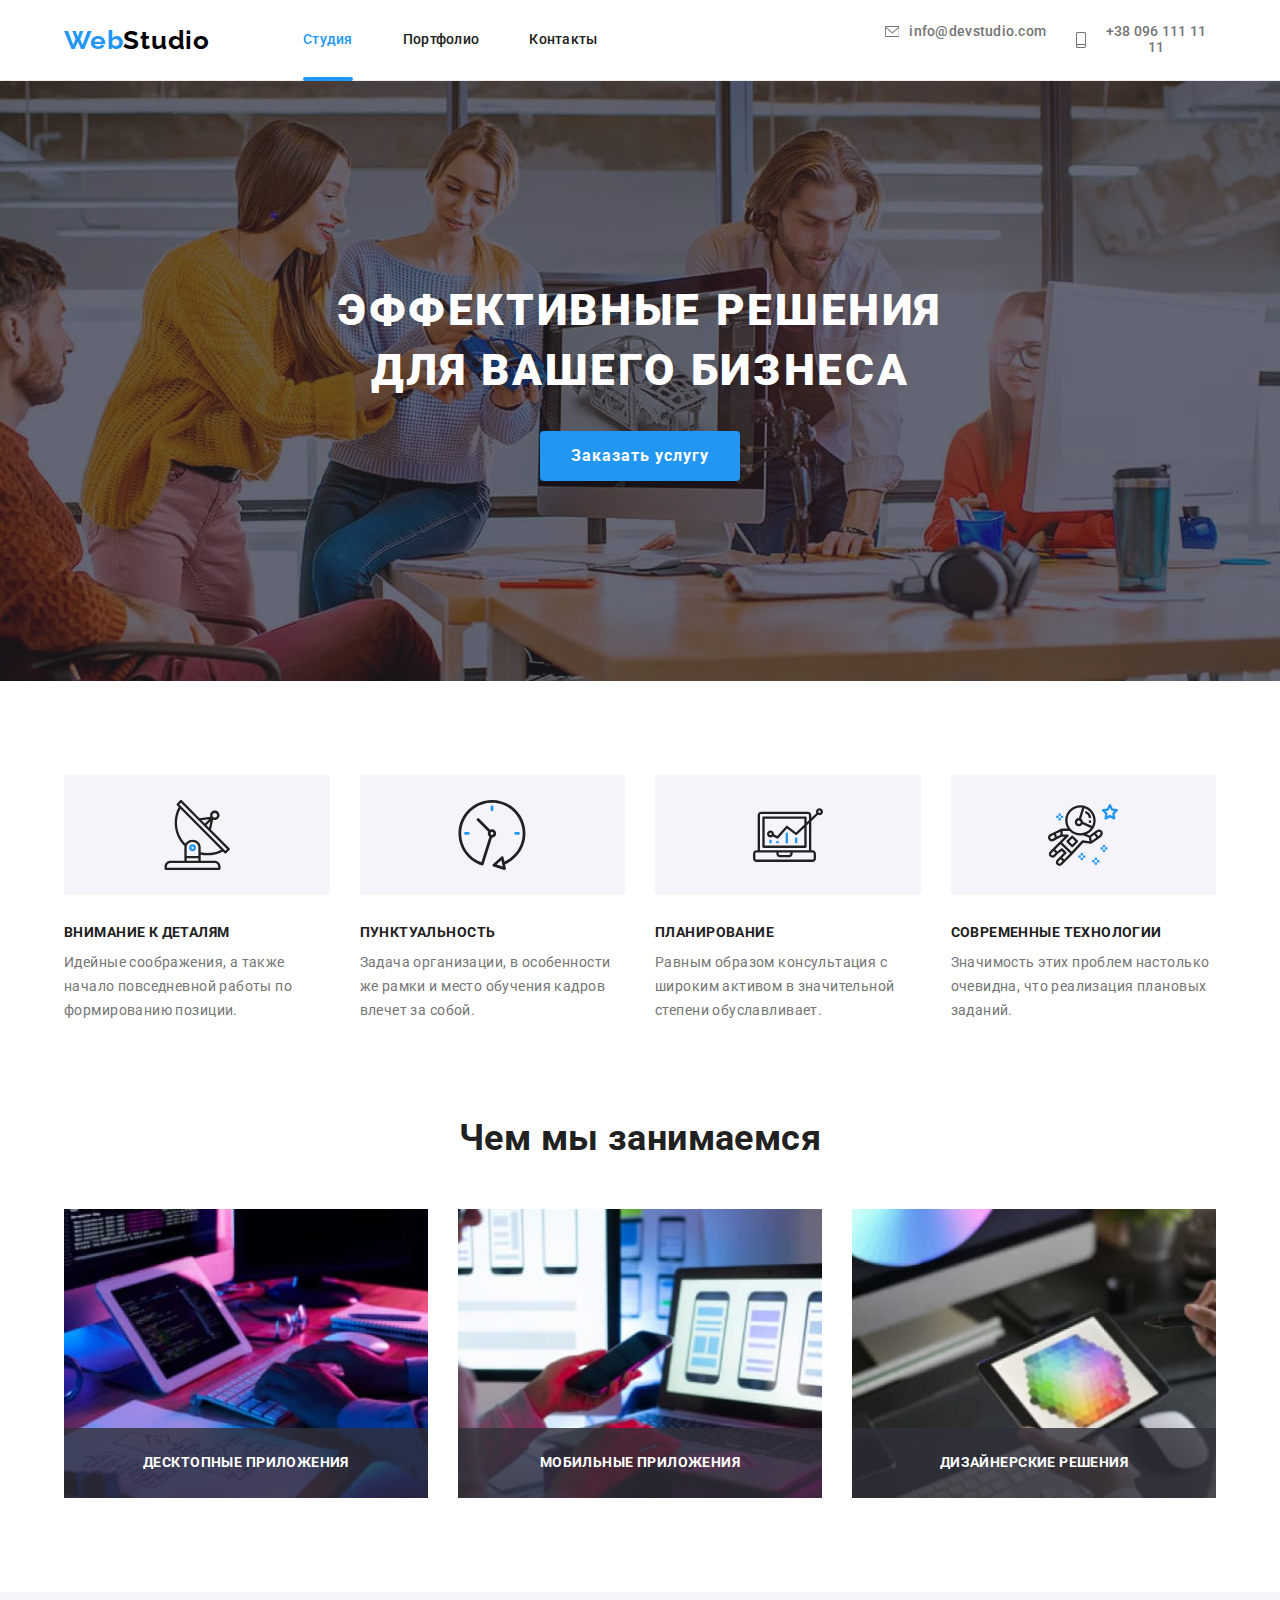
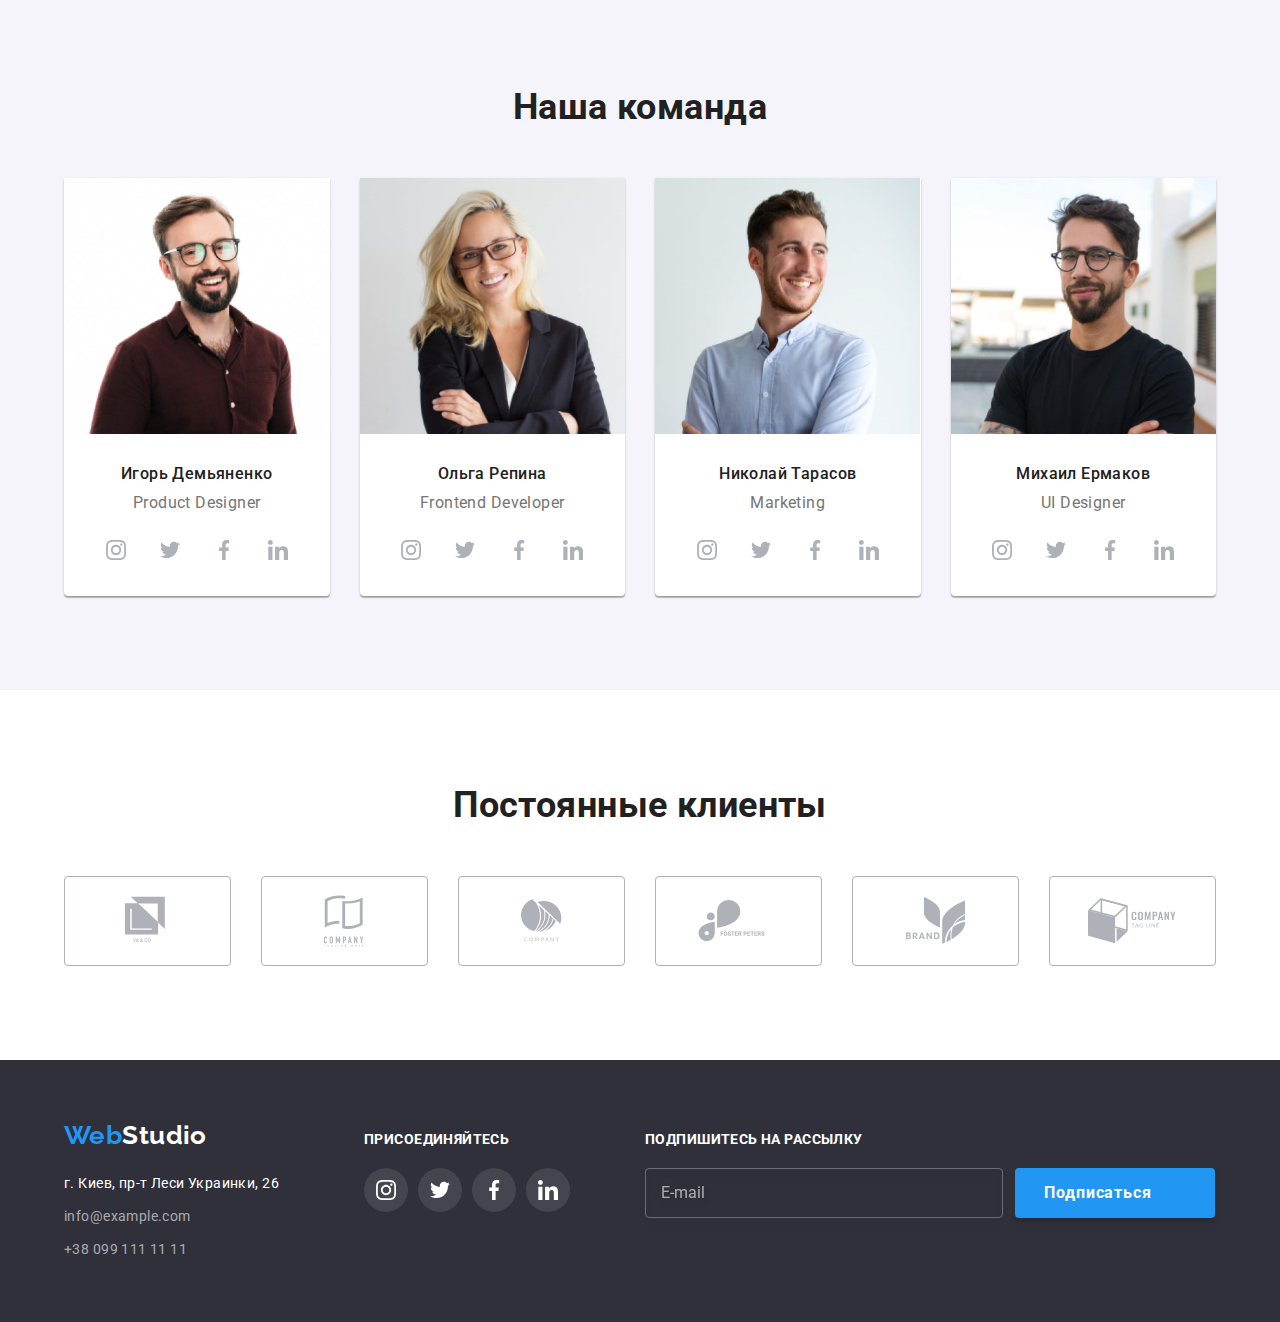
==== commit e6530864: "checking bugs - footer" ====
--- a/index.html
+++ b/index.html
@@ -502,7 +502,7 @@
         </main>
         <!--Footer-->
         <footer class="footer">
-            <div class="container flex flex--desktop">
+            <div class="container flex flex-desktop">
                 <div class="flex-tablet">
                     <div class="footer-address">
                         <a class="link logo logo--white" href="./index.html">
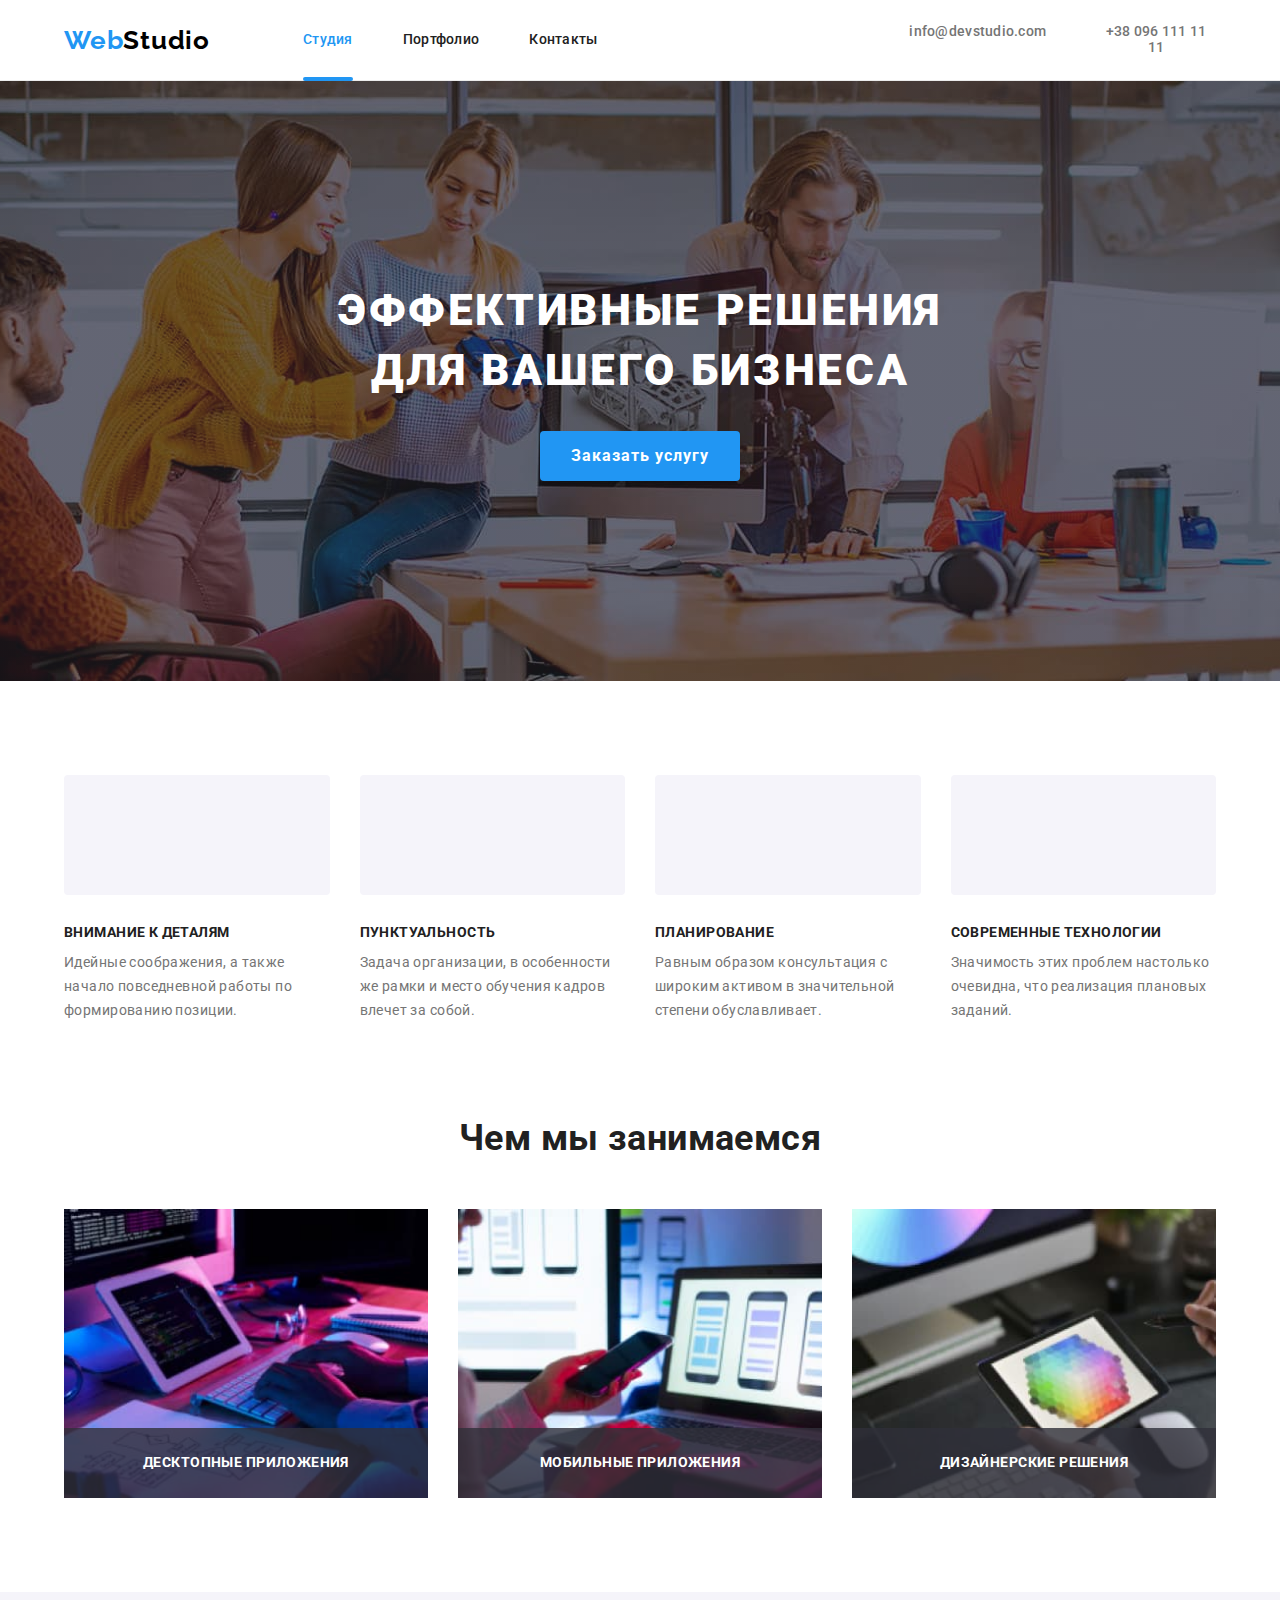
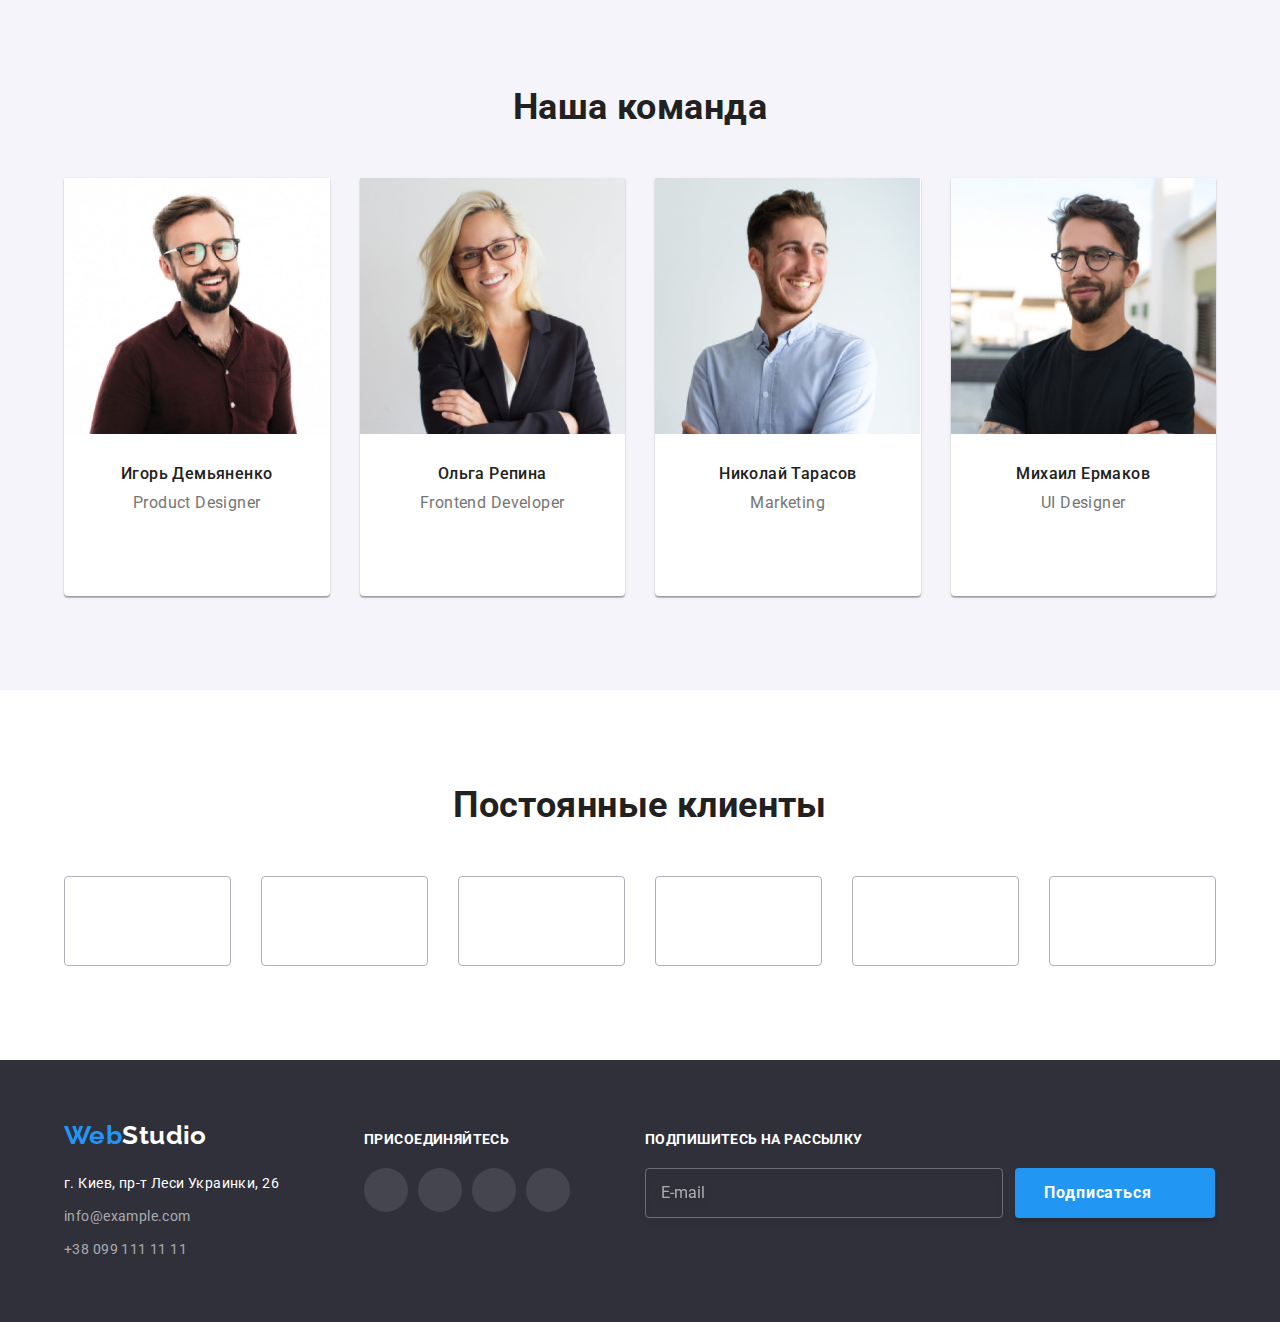
==== commit e69a0a7c: "correcting work" ====
--- a/index.html
+++ b/index.html
@@ -573,7 +573,7 @@
             <div class="modal">
                 <button type="button" class="button-close" data-modal-close>
                     <svg width="11" height="11">
-                        <use href="./images/svg/sprite.svg#icon-close-modal"></use>
+                        <use href="./images/svg/sprite.svg#icon-modal-close"></use>
                     </svg>
                 </button>
                 <strong class="modal__text">Оставьте свои данные, мы вам перезвоним</strong>
@@ -589,7 +589,7 @@
                                 autofocus
                             />
                             <svg class="form-data__icon">
-                                <use href=".images/svg/sprite.svg#icon-modalform-name"></use>
+                                <use href="./images/svg/sprite.svg#icon-modalform-name"></use>
                             </svg>
                         </div>
                     </div>
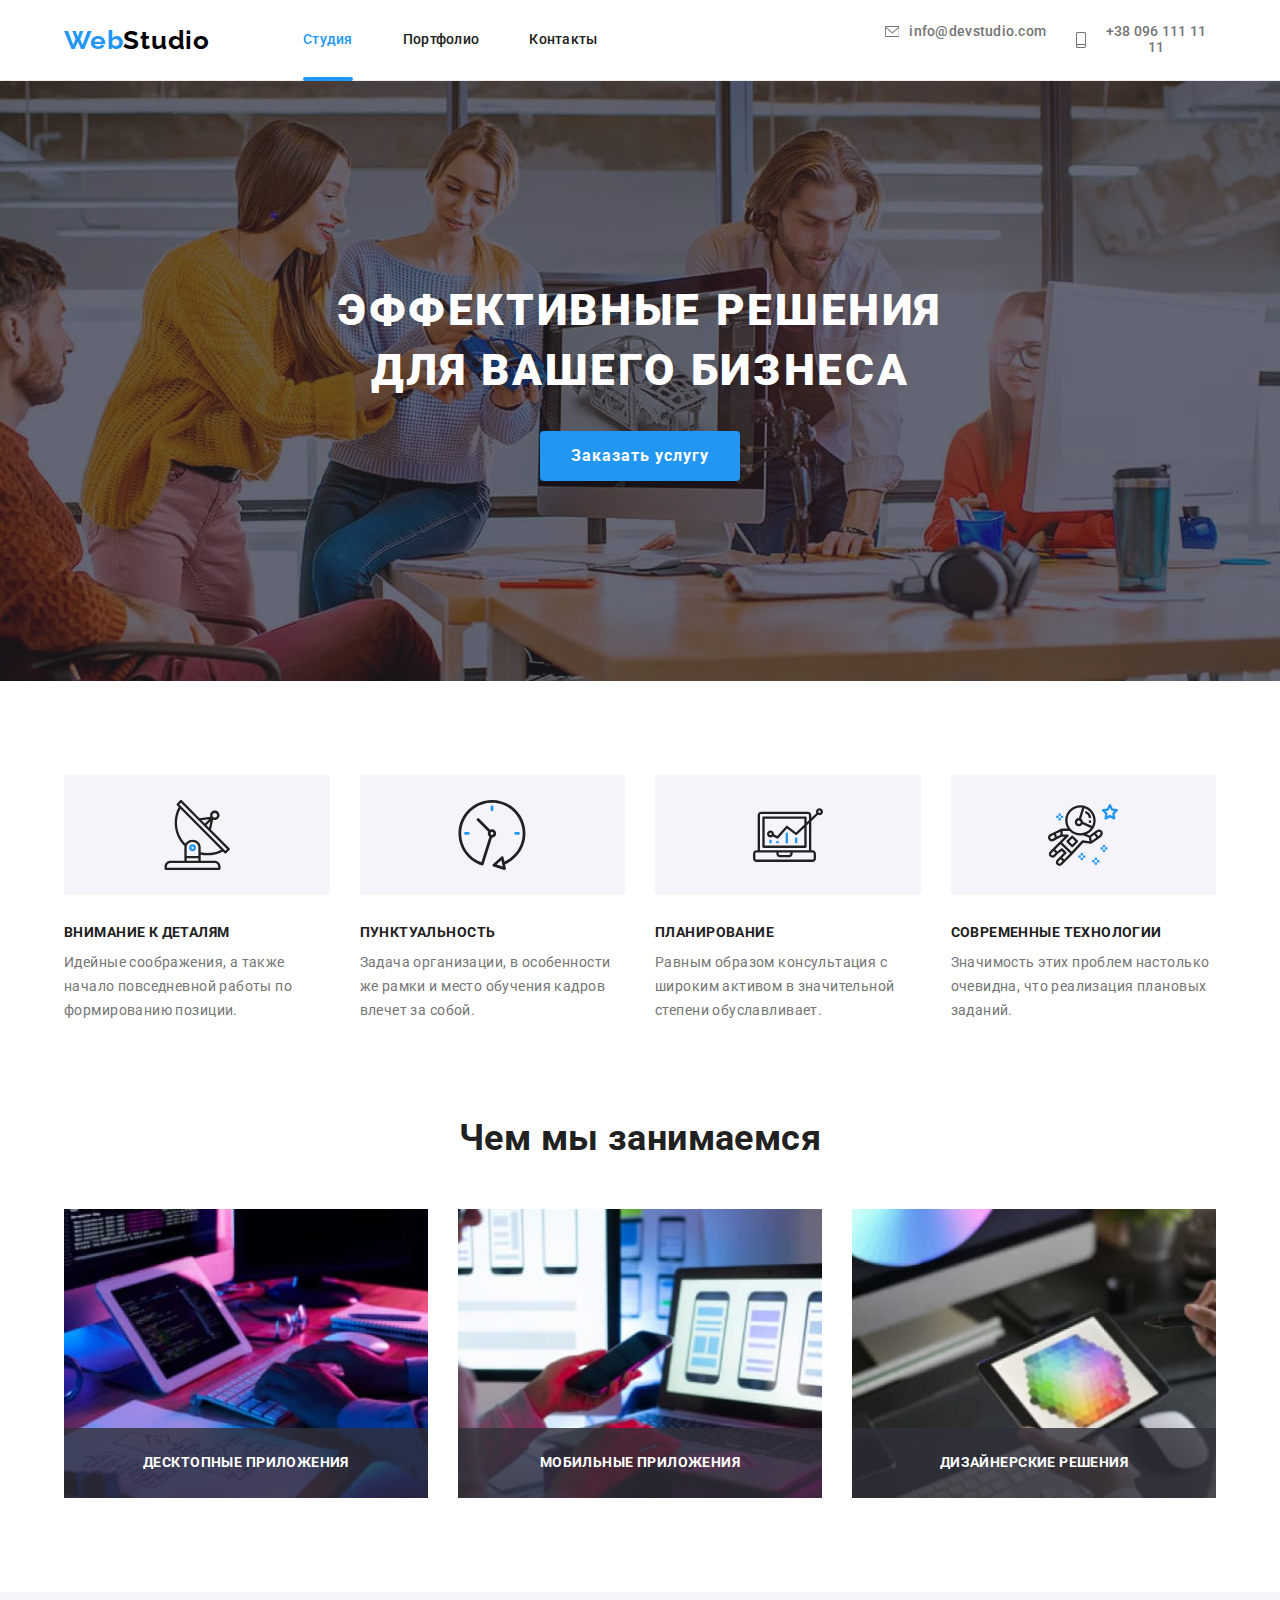
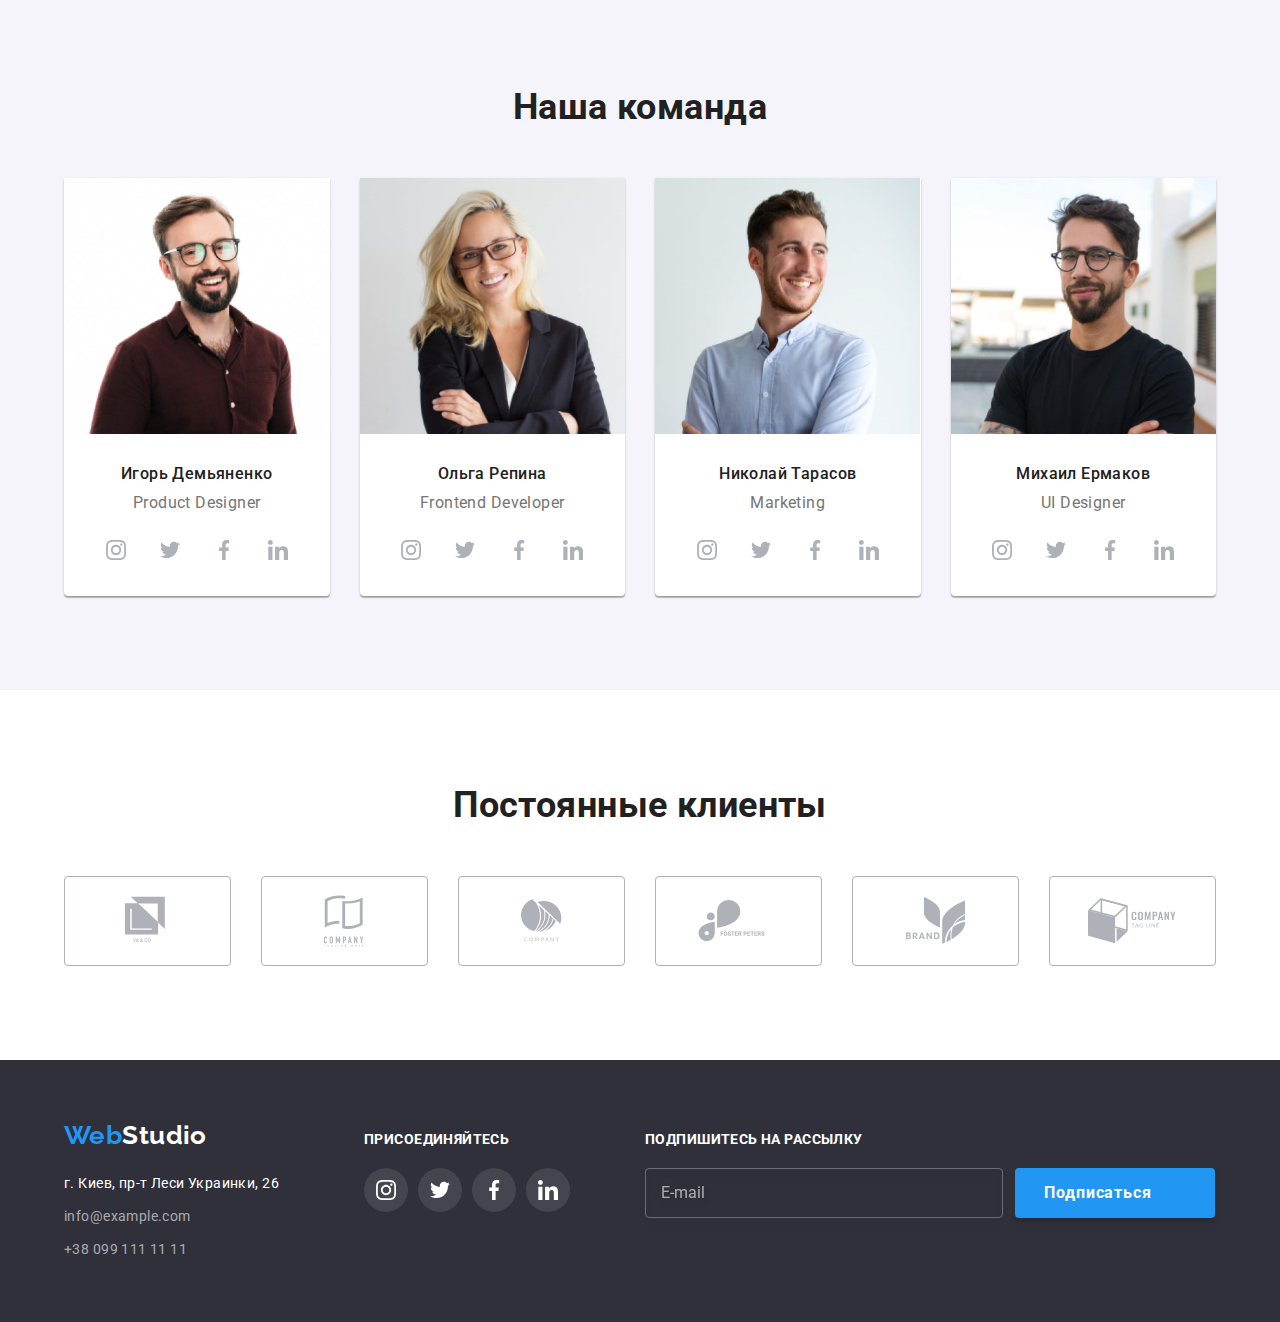
==== commit 9583f5fa: "correcting work" ====
--- a/index.html
+++ b/index.html
@@ -572,7 +572,7 @@
         <div class="backdrop backdrop--hidden" data-modal>
             <div class="modal">
                 <button type="button" class="button-close" data-modal-close>
-                    <svg width="11" height="11">
+                    <svg class="icon" width="11" height="11">
                         <use href="./images/svg/sprite.svg#icon-modal-close"></use>
                     </svg>
                 </button>
